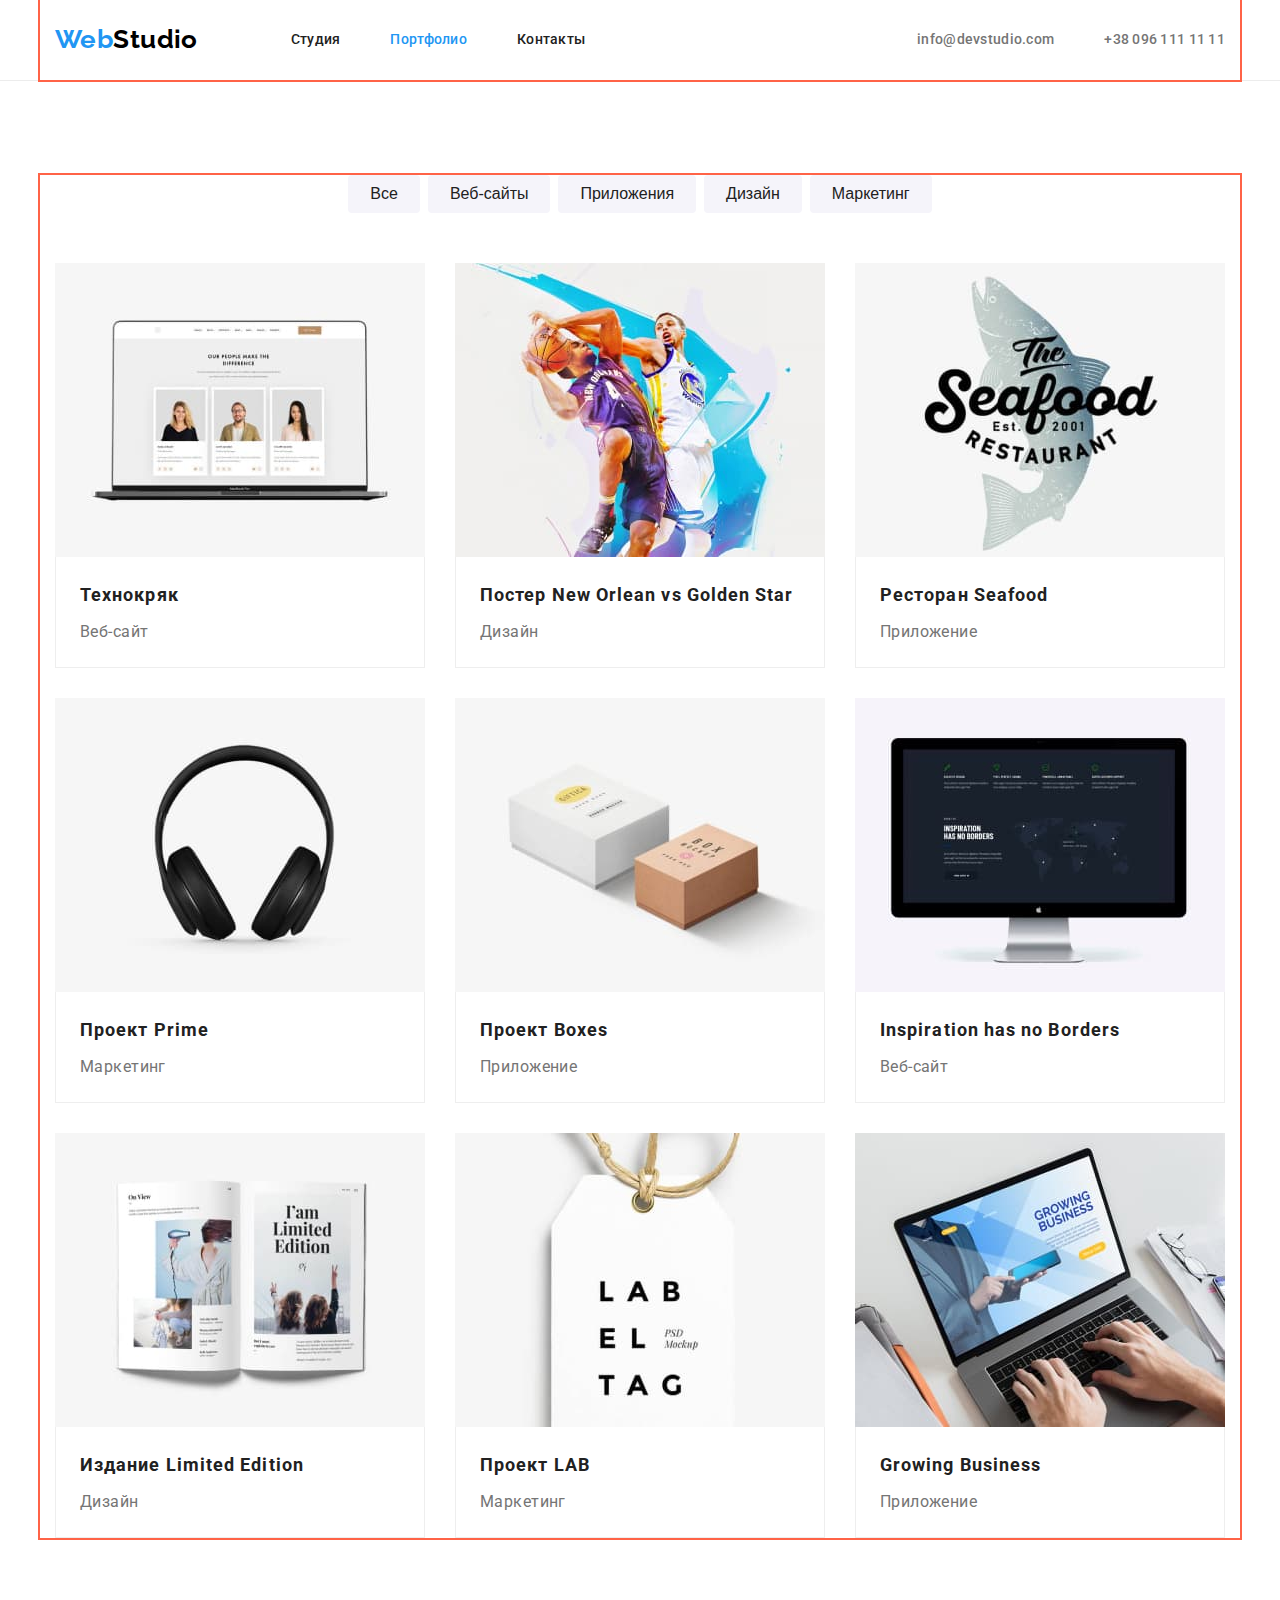
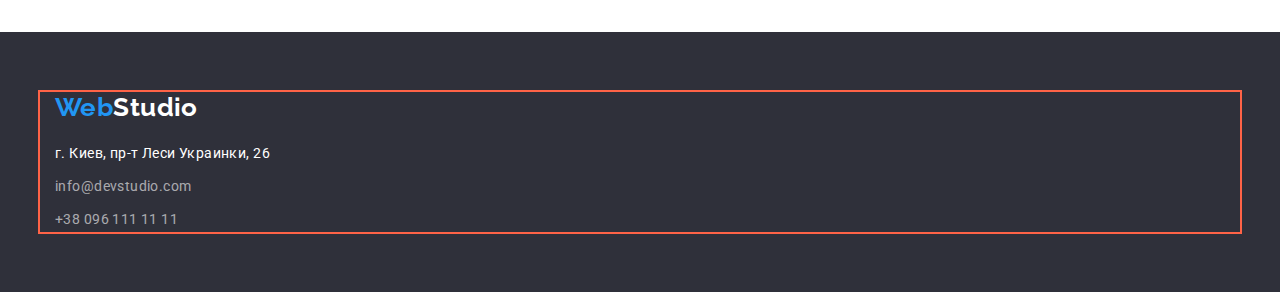
==== pages/portfolio.html @ de132e02 "Начало работы" ====
<!DOCTYPE html>
<html lang="ru">
  <head>
    <meta charset="UTF-8" />
    <meta http-equiv="X-UA-Compatible" content="IE=edge" />
    <meta name="viewport" content="width=device-width, initial-scale=1.0" />
    <title>Портфолио</title>
    <link rel="preconnect" href="https://fonts.gstatic.com" />
    <link
      href="https://fonts.googleapis.com/css2?family=Raleway:wght@700&family=Roboto:wght@400;500;700;900&display=swap"
      rel="stylesheet"
    />
    <link
      rel="stylesheet"
      href="https://cdnjs.cloudflare.com/ajax/libs/modern-normalize/1.0.0/modern-normalize.min.css"
      integrity="sha512-ISS7cAi1PEhQ8jnbJpJZMd29NlhNj4AWYyLOSp2CE/CsHxTCu+r+t0D2yoJudVrd0/8fTVPUVDzY5Tvli75u/g=="
      crossorigin="anonymous"
    />
    <link rel="stylesheet" href="../css/styles.css" />
  </head>
  <body>
    <!-- header -->
    <header class="header">
      <div class="container main-nav">
        <a href="../index.html" class="link logo">
          <span class="web">Web</span>
          Studio
        </a>
        <nav>
          <ul class="site-nav">
            <li class="nav-item">
              <a href="../index.html" class="link">Студия</a>
            </li>
            <li class="nav-item">
              <a class="link current" href=".portfolio.html">Портфолио</a>
            </li>
            <li class="nav-item">
              <a class="link" href="#">Контакты</a>
            </li>
          </ul>
        </nav>
        <ul class="header-contacts">
          <li class="contacts-item">
            <a class="link" href="mailto:info@devstudio.com">
              info@devstudio.com
            </a>
          </li>
          <li class="contacts-item">
            <a class="link" href="tel:+380961111111">+38 096 111 11 11</a>
          </li>
        </ul>
      </div>
    </header>
    <!-- main information -->
    <main class="main">
      <section class="section">
        <div class="container">
          <!-- filters -->
          <h2 class="visually-hidden">Фильтры</h2>
          <ul class="filters">
            <li class="filters-item">
              <button type="button" class="button-filters">Все</button>
            </li>
            <li class="filters-item">
              <button type="button" class="button-filters">Веб-сайты</button>
            </li>
            <li class="filters-item">
              <button type="button" class="button-filters">Приложения</button>
            </li>
            <li class="filters-item">
              <button type="button" class="button-filters">Дизайн</button>
            </li>
            <li class="filters-item">
              <button type="button" class="button-filters">Маркетинг</button>
            </li>
          </ul>
          <!-- portfolio -->
          <h1 class="visually-hidden">Портфолио</h1>
          <ul class="portfolio-card-set">
            <li class="portfolio-item">
              <article class="card">
                <a>
                  <img src="../images/portfolio/img-1.jpg" alt="" width="370" />
                  <div class="card-text">
                    <h3 class="card-title">Технокряк</h3>
                    <p class="card-description">Веб-сайт</p>
                  </div>
                </a>
              </article>
            </li>
            <li class="portfolio-item">
              <article class="card">
                <a>
                  <img src="../images/portfolio/img-2.jpg" alt="" width="370" />
                  <div class="card-text">
                    <h3 class="card-title">Постер New Orlean vs Golden Star</h3>
                    <p class="card-description">Дизайн</p>
                  </div>
                </a>
              </article>
            </li>
            <li class="portfolio-item">
              <article class="card">
                <a>
                  <img src="../images/portfolio/img-3.jpg" alt="" width="370" />
                  <div class="card-text">
                    <h3 class="card-title">Ресторан Seafood</h3>
                    <p class="card-description">Приложение</p>
                  </div>
                </a>
              </article>
            </li>
            <li class="portfolio-item">
              <article class="card">
                <a>
                  <img src="../images/portfolio/img-4.jpg" alt="" width="370" />
                  <div class="card-text">
                    <h3 class="card-title">Проект Prime</h3>
                    <p class="card-description">Маркетинг</p>
                  </div>
                </a>
              </article>
            </li>
            <li class="portfolio-item">
              <article class="card">
                <a>
                  <img src="../images/portfolio/img-5.jpg" alt="" width="370" />
                  <div class="card-text">
                    <h3 class="card-title">Проект Boxes</h3>
                    <p class="card-description">Приложение</p>
                  </div>
                </a>
              </article>
            </li>
            <li class="portfolio-item">
              <article class="card">
                <a>
                  <img src="../images/portfolio/img-6.jpg" alt="" width="370" />
                  <div class="card-text">
                    <h3 class="card-title">Inspiration has no Borders</h3>
                    <p class="card-description">Веб-сайт</p>
                  </div>
                </a>
              </article>
            </li>
            <li class="portfolio-item">
              <article class="card">
                <a>
                  <img src="../images/portfolio/img-7.jpg" alt="" width="370" />
                  <div class="card-text">
                    <h3 class="card-title">Издание Limited Edition</h3>
                    <p class="card-description">Дизайн</p>
                  </div>
                </a>
              </article>
            </li>
            <li class="portfolio-item">
              <article class="card">
                <a>
                  <img src="../images/portfolio/img-8.jpg" alt="" width="370" />
                  <div class="card-text">
                    <h3 class="card-title">Проект LAB</h3>
                    <p class="card-description">Маркетинг</p>
                  </div>
                </a>
              </article>
            </li>
            <li class="portfolio-item">
              <article class="card">
                <a>
                  <img src="../images/portfolio/img-9.jpg" alt="" width="370" />
                  <div class="card-text">
                    <h3 class="card-title">Growing Business</h3>
                    <p class="card-description">Приложение</p>
                  </div>
                </a>
              </article>
            </li>
          </ul>
        </div>
      </section>
    </main>
    <!-- footer -->
    <footer class="footer">
      <div class="container">
        <div class="footer-nav">
          <a href="../index.html" class="link logo-footer">
            <span class="web">Web</span>
            Studio
          </a>
          <address class="address">
            <ul>
              <li class="footer-item">
                <a
                  href="https://goo.gl/maps/2zq3J9i28ggTv73B9"
                  target="_blank"
                  rel="noopener noreferrer"
                  class="link white"
                >
                  г. Киев, пр-т Леси Украинки, 26
                </a>
              </li>
              <li class="footer-item">
                <a href="mailto:info@devstudio.com" class="link grey">
                  info@devstudio.com
                </a>
              </li>
              <li class="footer-item">
                <a href="tel:+380961111111" class="link grey">
                  +38 096 111 11 11
                </a>
              </li>
            </ul>
          </address>
        </div>
      </div>
    </footer>
  </body>
</html>
---- css/styles.css ----
/* цвет заголовков #212121
основной цвет текста #757575
весь голубой #2196F3
цвет адреса #FFFFFF
цвет контактов в футере rgba(255, 255, 255, 0.6); 
цвет фона футера и баннера #2F303A
цвет фона команды и кнопок-фильтров #F5F4FA*/

html {
  box-sizing: border-box;
}
*,
*::before,
*::after {
  box-sizing: inherit;
}
:root {
  --primary-text-color: #757575;
  --title-text-color: #212121;
  --accent-color: #2196f3;
  --first-bg-color: #ffffff;
  --second-bg-color: #f5f4fa;

  --main-font: 'Roboto', sans-serif;
  --logo-font: 'Raleway', sans-serif;

  --card-set-gap: 30px;
}
body {
  color: var(--primary-text-color);
  background-color: var(--first-bg-color);
  font-family: var(--main-font);
  letter-spacing: 0.03em;
  font-size: 14px;
  margin: 0;
}
ul {
  list-style: none;
  padding: 0;
  margin: 0;
}
h1,
h2,
h3,
h4,
h5,
h6,
p {
  padding: 0;
  margin: 0;
}
img {
  display: block;
  max-width: 100%;
  height: auto;
}

/* utilities*/

.section {
  padding-top: 94px;
  padding-bottom: 94px;
}
.container {
  width: 1200px;
  padding-left: 15px;
  padding-right: 15px;
  margin-left: auto;
  margin-right: auto;
  outline: 2px solid tomato;
}
.visually-hidden {
  position: absolute;
  width: 1px;
  height: 1px;
  margin: -1px;
  border: 0;
  padding: 0;

  white-space: nowrap;
  clip-path: inset(100%);
  clip: rect(0 0 0 0);
  overflow: hidden;
}
.link {
  text-decoration: none;
}
.title {
  color: var(--title-text-color);

  font-weight: 700;
  font-size: 36px;
  line-height: 1.16;
  text-align: center;
}

/* header */

.header {
  margin-right: auto;
  margin-left: auto;
  border-bottom: 1px solid #ececec;
}
.main-nav {
  display: flex;
  align-items: center;
}

/* logo */

.logo {
  color: #000000;
  padding-top: 24px;
  padding-bottom: 25px;
  margin-right: 93px;
}
.logo-footer {
  color: white;
}
.logo,
.logo-footer {
  display: flex;

  font-family: var(--logo-font);
  font-weight: 700;
  font-size: 26px;
  line-height: 1.19;
}

/* nav */

.site-nav,
.header-contacts {
  display: flex;
}
.nav-item:not(:last-child),
.contacts-item:not(:last-child) {
  margin-right: 50px;
}

.site-nav .link,
.header-contacts .link {
  display: block;
  padding-top: 32px;
  padding-bottom: 32px;

  font-weight: 500;
  line-height: 1.14;
  letter-spacing: 0.02em;
}
.site-nav .link {
  color: var(--title-text-color);
}
.header-contacts {
  margin-left: auto;
}
.header-contacts .link {
  color: var(--primary-text-color);
}
.site-nav .current,
.site-nav :hover,
.site-nav :focus,
.header-contacts :hover,
.header-contacts :focus,
.address :hover,
.address :focus,
.web {
  color: var(--accent-color);
}

/* body */

.main {
  margin-right: auto;
  margin-left: auto;
}
/* buttons */

.banner-button {
  display: inline-block;

  color: white;
  background-color: var(--accent-color);

  font-weight: 700;
  font-size: 16px;
  line-height: 1.87;
  letter-spacing: 0.06em;
  cursor: pointer;

  box-shadow: 0px 4px 4px rgba(0, 0, 0, 0.15);
  border-radius: 4px;

  padding: 10px 32px;
  margin-top: 30px;

  border: none;
}
.banner-button:hover,
.banner-button:focus {
  color: var(--accent-color);
  background-color: white;
}
.button-filters {
  color: var(--title-text-color);
  background-color: var(--second-bg-color);
  cursor: pointer;

  font-weight: 500;
  font-size: 16px;
  line-height: 1.62;
  text-align: center;

  padding: 6px 22px;
  border-radius: 4px;

  border: none;
}

.button-filters:hover,
.button-filters:focus {
  color: white;
  background-color: var(--accent-color);
  /* shadow-middle */
  box-shadow: 0px 3px 1px rgba(0, 0, 0, 0.1), 0px 1px 2px rgba(0, 0, 0, 0.08),
    0px 2px 2px rgba(0, 0, 0, 0.12);
}

/* banner */

.banner {
  background-color: #2f303a;
  color: white;
  text-align: center;
  padding-top: 200px;
  padding-bottom: 200px;
}
.banner > .container {
  max-width: 696px;
}
.banner-title {
  display: block;
  font-weight: 900;
  font-size: 44px;
  line-height: 1.36;
  letter-spacing: 0.06em;
  text-transform: uppercase;
}

/* features */

.features-list {
  display: flex;
}
.features-item {
  width: 270px;
}
.features-item:not(:last-child) {
  margin-right: 30px;
}
.features-title {
  color: var(--title-text-color);

  font-weight: 700;
  line-height: 1.14;
  text-transform: uppercase;
}
.features-description {
  line-height: 1.71;
  margin-top: 10px;
}

/* work */

.work {
  padding-top: 0px;
}
.work-list {
  display: flex;
  margin-top: 50px;
}
.work-item {
  width: 370px;
}
.work-item:not(:last-child) {
  margin-right: 30px;
}

/* team */

.team-section {
  margin-left: auto;
  margin-right: auto;
  background-color: var(--second-bg-color);
}
.team-list {
  display: flex;
  margin-top: 50px;
}
.team-item {
  width: 270px;
  box-shadow: 0px 1px 3px rgba(0, 0, 0, 0.12), 0px 1px 1px rgba(0, 0, 0, 0.14),
    0px 2px 1px rgba(0, 0, 0, 0.2);
  border-radius: 0px 0px 4px 4px;
  padding-bottom: 30px;
  text-align: center;
  background-color: var(--first-bg-color);
}
.team-item:not(:last-child) {
  margin-right: 30px;
}
.team-text {
  padding-right: 15px;
  padding-left: 15px;
  margin-top: 30px;
}
.team-title {
  color: var(--title-text-color);
  font-weight: 500;
}
.team-title,
.team-description {
  font-size: 16px;
  line-height: 1.18;
}
.team-description {
  margin-top: 10px;
}

/* portfolio */

/* filters */

.filters {
  display: flex;
  align-items: center;
  justify-content: center;
  margin-bottom: 50px;
}
.filters-item:not(:last-child) {
  margin-right: 8px;
}

/* cards */

.portfolio-card-set {
  display: flex;
  flex-wrap: wrap;
  margin-left: calc(-1 * var(--card-set-gap));
  margin-top: calc(-1 * var(--card-set-gap));
}
.portfolio-item {
  flex-basis: calc(100% / 3 - 30px);
  margin-left: var(--card-set-gap);
  margin-top: var(--card-set-gap);
}

.card-text {
  padding: 20px 24px;
  border-right: 1px solid #eeeeee;
  border-bottom: 1px solid #eeeeee;
  border-left: 1px solid #eeeeee;
}
.card-title {
  color: var(--title-text-color);
  font-weight: 700;
  font-size: 18px;
  line-height: 2;
  letter-spacing: 0.06em;
}
.card-description {
  font-size: 16px;
  line-height: 1.87;
  margin-top: 4px;
}

/* footer */

.footer {
  background-color: #2f303a;
  margin-right: auto;
  margin-left: auto;
  padding-top: 60px;
  padding-bottom: 60px;
}
.footer-nav {
  width: 270px;
}
.address {
  font-style: inherit;
  margin-top: 20px;
  line-height: 1.71;
}
.footer-item:not(:first-child) {
  margin-top: 9px;
}
.white {
  color: white;
}
.grey {
  color: rgba(255, 255, 255, 0.6);
}
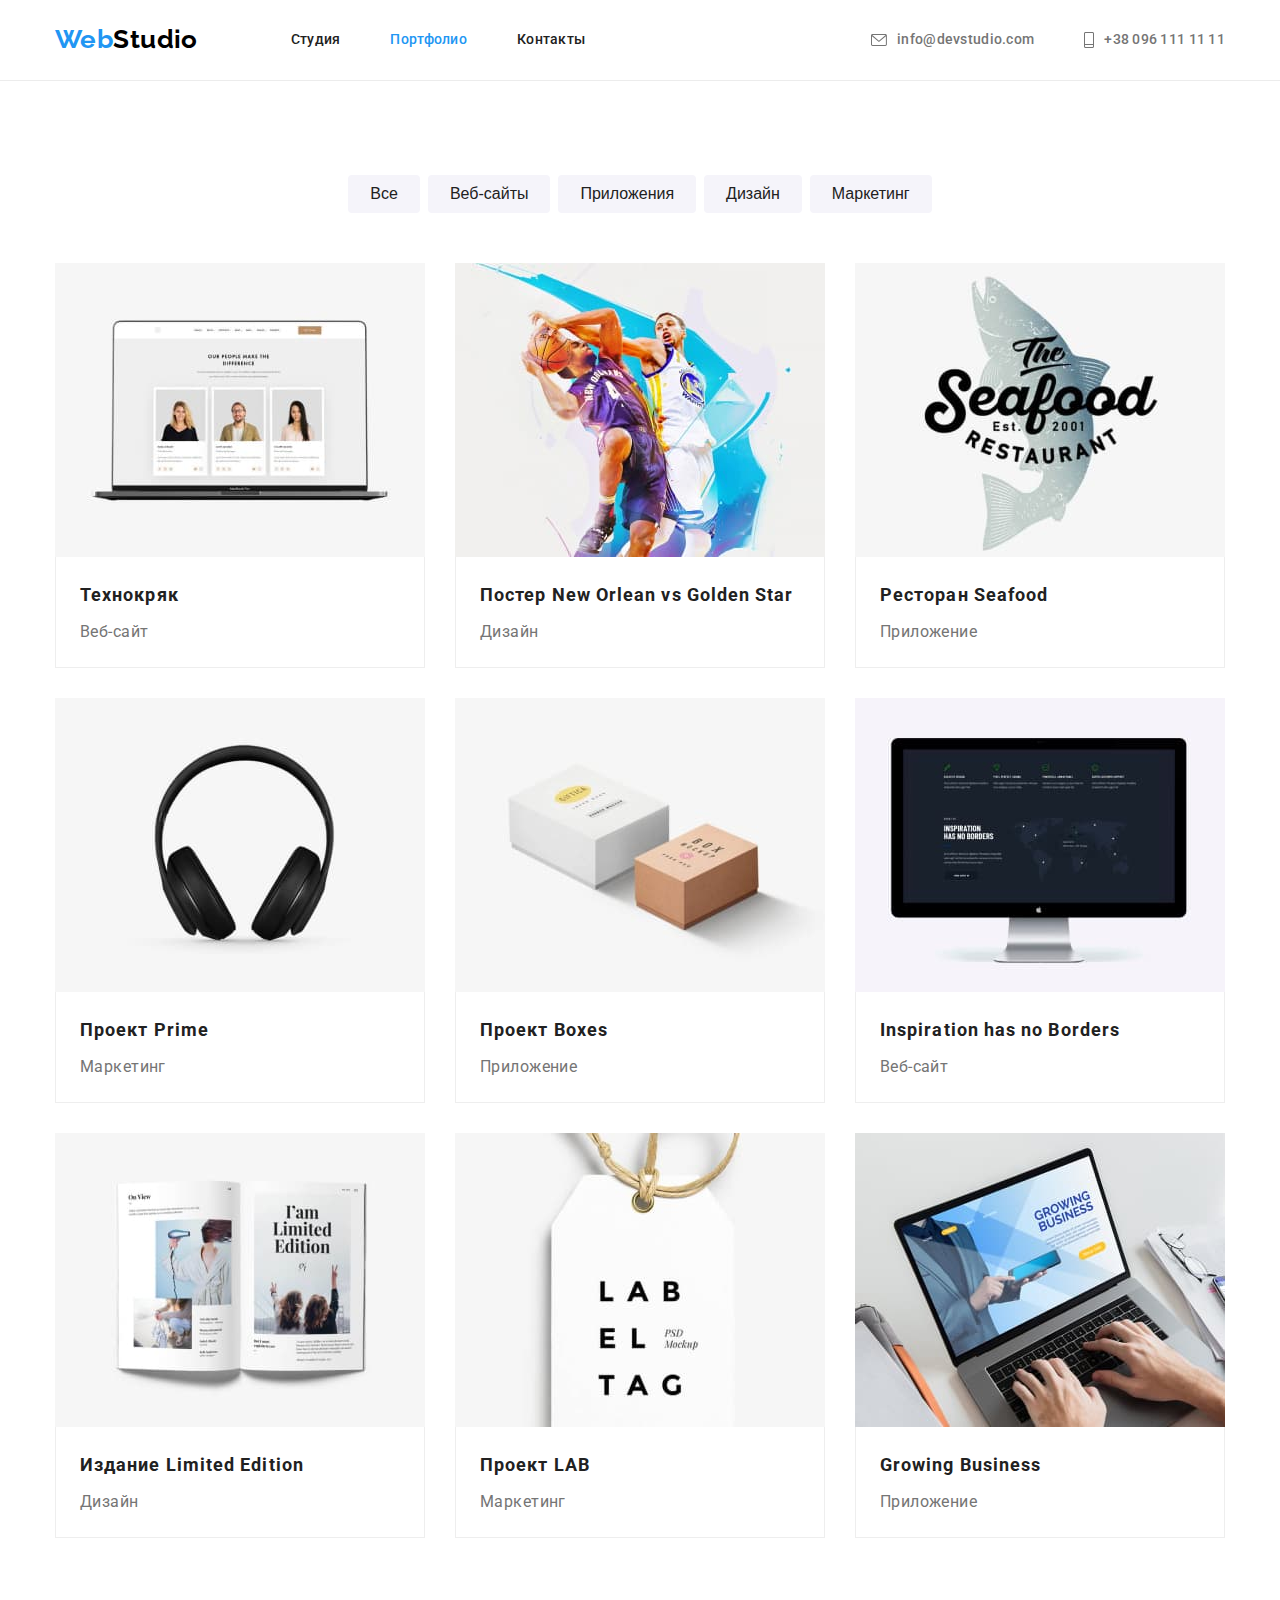
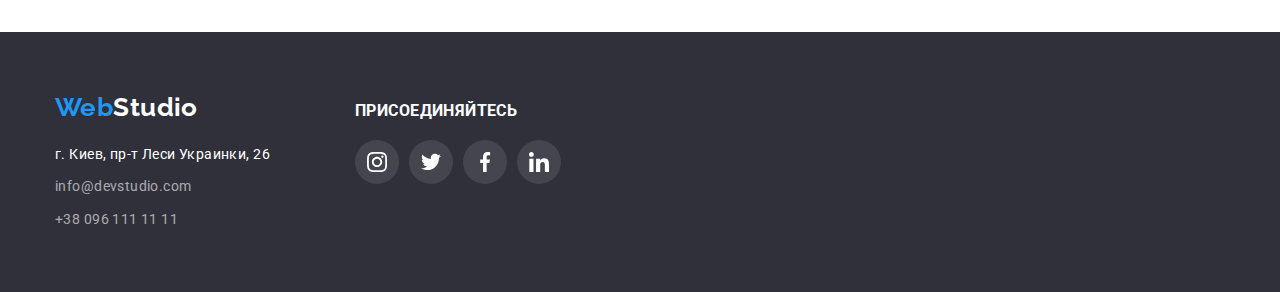
==== commit 5c79cd74: "Всё, акромя теней под карточками Портфолио" ====
--- a/pages/portfolio.html
+++ b/pages/portfolio.html
@@ -35,18 +35,26 @@
               <a class="link current" href=".portfolio.html">Портфолио</a>
             </li>
             <li class="nav-item">
-              <a class="link" href="#">Контакты</a>
+              <a class="link" href="#contacts">Контакты</a>
             </li>
           </ul>
         </nav>
         <ul class="header-contacts">
           <li class="contacts-item">
-            <a class="link" href="mailto:info@devstudio.com">
+            <a class="link contacts-link" href="mailto:info@devstudio.com">
+              <svg class="contacts-icon" width="16" height="12">
+                <use href="../images/icons.svg#icon-mail"></use>
+              </svg>
               info@devstudio.com
             </a>
           </li>
           <li class="contacts-item">
-            <a class="link" href="tel:+380961111111">+38 096 111 11 11</a>
+            <a class="link contacts-link" href="tel:+380961111111">
+              <svg class="contacts-icon" width="10" height="16">
+                <use href="../images/icons.svg#icon-tel"></use>
+              </svg>
+              +38 096 111 11 11
+            </a>
           </li>
         </ul>
       </div>
@@ -78,103 +86,85 @@
           <h1 class="visually-hidden">Портфолио</h1>
           <ul class="portfolio-card-set">
             <li class="portfolio-item">
-              <article class="card">
-                <a>
-                  <img src="../images/portfolio/img-1.jpg" alt="" width="370" />
-                  <div class="card-text">
-                    <h3 class="card-title">Технокряк</h3>
-                    <p class="card-description">Веб-сайт</p>
-                  </div>
-                </a>
-              </article>
-            </li>
-            <li class="portfolio-item">
-              <article class="card">
-                <a>
-                  <img src="../images/portfolio/img-2.jpg" alt="" width="370" />
-                  <div class="card-text">
-                    <h3 class="card-title">Постер New Orlean vs Golden Star</h3>
-                    <p class="card-description">Дизайн</p>
-                  </div>
-                </a>
-              </article>
-            </li>
-            <li class="portfolio-item">
-              <article class="card">
-                <a>
-                  <img src="../images/portfolio/img-3.jpg" alt="" width="370" />
-                  <div class="card-text">
-                    <h3 class="card-title">Ресторан Seafood</h3>
-                    <p class="card-description">Приложение</p>
-                  </div>
-                </a>
-              </article>
-            </li>
-            <li class="portfolio-item">
-              <article class="card">
-                <a>
-                  <img src="../images/portfolio/img-4.jpg" alt="" width="370" />
-                  <div class="card-text">
-                    <h3 class="card-title">Проект Prime</h3>
-                    <p class="card-description">Маркетинг</p>
-                  </div>
-                </a>
-              </article>
-            </li>
-            <li class="portfolio-item">
-              <article class="card">
-                <a>
-                  <img src="../images/portfolio/img-5.jpg" alt="" width="370" />
-                  <div class="card-text">
-                    <h3 class="card-title">Проект Boxes</h3>
-                    <p class="card-description">Приложение</p>
-                  </div>
-                </a>
-              </article>
-            </li>
-            <li class="portfolio-item">
-              <article class="card">
-                <a>
-                  <img src="../images/portfolio/img-6.jpg" alt="" width="370" />
-                  <div class="card-text">
-                    <h3 class="card-title">Inspiration has no Borders</h3>
-                    <p class="card-description">Веб-сайт</p>
-                  </div>
-                </a>
-              </article>
-            </li>
-            <li class="portfolio-item">
-              <article class="card">
-                <a>
-                  <img src="../images/portfolio/img-7.jpg" alt="" width="370" />
-                  <div class="card-text">
-                    <h3 class="card-title">Издание Limited Edition</h3>
-                    <p class="card-description">Дизайн</p>
-                  </div>
-                </a>
-              </article>
-            </li>
-            <li class="portfolio-item">
-              <article class="card">
-                <a>
-                  <img src="../images/portfolio/img-8.jpg" alt="" width="370" />
-                  <div class="card-text">
-                    <h3 class="card-title">Проект LAB</h3>
-                    <p class="card-description">Маркетинг</p>
-                  </div>
-                </a>
-              </article>
-            </li>
-            <li class="portfolio-item">
-              <article class="card">
-                <a>
-                  <img src="../images/portfolio/img-9.jpg" alt="" width="370" />
-                  <div class="card-text">
-                    <h3 class="card-title">Growing Business</h3>
-                    <p class="card-description">Приложение</p>
-                  </div>
-                </a>
-              </article>
+              <a class="card link" href="#">
+                <img src="../images/portfolio/img-1.jpg" alt="" width="370" />
+                <div class="card-text">
+                  <h3 class="card-title">Технокряк</h3>
+                  <p class="card-description">Веб-сайт</p>
+                </div>
+              </a>
+            </li>
+            <li class="portfolio-item">
+              <a class="card link" href="#">
+                <img src="../images/portfolio/img-2.jpg" alt="" width="370" />
+                <div class="card-text">
+                  <h3 class="card-title">Постер New Orlean vs Golden Star</h3>
+                  <p class="card-description">Дизайн</p>
+                </div>
+              </a>
+            </li>
+            <li class="portfolio-item">
+              <a class="card link" href="#">
+                <img src="../images/portfolio/img-3.jpg" alt="" width="370" />
+                <div class="card-text">
+                  <h3 class="card-title">Ресторан Seafood</h3>
+                  <p class="card-description">Приложение</p>
+                </div>
+              </a>
+            </li>
+            <li class="portfolio-item">
+              <a class="card link" href="#">
+                <img src="../images/portfolio/img-4.jpg" alt="" width="370" />
+                <div class="card-text">
+                  <h3 class="card-title">Проект Prime</h3>
+                  <p class="card-description">Маркетинг</p>
+                </div>
+              </a>
+            </li>
+            <li class="portfolio-item">
+              <a class="card link" href="#">
+                <img src="../images/portfolio/img-5.jpg" alt="" width="370" />
+                <div class="card-text">
+                  <h3 class="card-title">Проект Boxes</h3>
+                  <p class="card-description">Приложение</p>
+                </div>
+              </a>
+            </li>
+            <li class="portfolio-item">
+              <a class="card link" href="#">
+                <img src="../images/portfolio/img-6.jpg" alt="" width="370" />
+                <div class="card-text">
+                  <h3 class="card-title">Inspiration has no Borders</h3>
+                  <p class="card-description">Веб-сайт</p>
+                </div>
+              </a>
+            </li>
+            <li class="portfolio-item">
+              <a class="card link" href="#">
+                <img src="../images/portfolio/img-7.jpg" alt="" width="370" />
+                <div class="card-text">
+                  <h3 class="card-title">Издание Limited Edition</h3>
+                  <p class="card-description">Дизайн</p>
+                </div>
+              </a>
+            </li>
+            <li class="portfolio-item">
+              <a class="card link" href="#">
+                <img src="../images/portfolio/img-8.jpg" alt="" width="370" />
+                <div class="card-text">
+                  <h3 class="card-title">Проект LAB</h3>
+                  <p class="card-description">Маркетинг</p>
+                </div>
+              </a>
+            </li>
+            <li class="portfolio-item">
+              <a class="card link" href="#">
+                <img src="../images/portfolio/img-9.jpg" alt="" width="370" />
+                <div class="card-text">
+                  <h3 class="card-title">Growing Business</h3>
+                  <p class="card-description">Приложение</p>
+                </div>
+              </a>
             </li>
           </ul>
         </div>
@@ -183,7 +173,7 @@
     <!-- footer -->
     <footer class="footer">
       <div class="container">
-        <div class="footer-nav">
+        <div class="footer-nav" id="contacts">
           <a href="../index.html" class="link logo-footer">
             <span class="web">Web</span>
             Studio
@@ -213,6 +203,59 @@
             </ul>
           </address>
         </div>
+        <div class="footer-nav">
+          <h3 class="footer-title">присоединяйтесь</h3>
+          <ul class="footer-social">
+            <li class="footer-social-item">
+              <a
+                class="link footer-social-link"
+                href="https://www.instagram.com/"
+                target="_blank"
+                rel="noopener noreferrer"
+              >
+                <svg class="footer-social-icon" width="20" height="20">
+                  <use href="../images/icons.svg#icon-instagram"></use>
+                </svg>
+              </a>
+            </li>
+            <li class="footer-social-item">
+              <a
+                class="link footer-social-link"
+                href="https://twitter.com/"
+                target="_blank"
+                rel="noopener noreferrer"
+              >
+                <svg class="footer-social-icon" width="20" height="20">
+                  <use href="../images/icons.svg#icon-twitter"></use>
+                </svg>
+              </a>
+            </li>
+            <li class="footer-social-item">
+              <a
+                class="link footer-social-link"
+                href="https://facebook.com/"
+                target="_blank"
+                rel="noopener noreferrer"
+              >
+                <svg class="footer-social-icon" width="20" height="20">
+                  <use href="../images/icons.svg#icon-facebook"></use>
+                </svg>
+              </a>
+            </li>
+            <li class="footer-social-item">
+              <a
+                class="link footer-social-link"
+                href="https://linkedin.com/"
+                target="_blank"
+                rel="noopener noreferrer"
+              >
+                <svg class="footer-social-icon" width="20" height="20">
+                  <use href="../images/icons.svg#icon-linkedin"></use>
+                </svg>
+              </a>
+            </li>
+          </ul>
+        </div>
       </div>
     </footer>
   </body>
--- a/css/styles.css
+++ b/css/styles.css
@@ -25,6 +25,8 @@
   --logo-font: 'Raleway', sans-serif;
 
   --card-set-gap: 30px;
+
+  --icon-color: #afb1b8;
 }
 body {
   color: var(--primary-text-color);
@@ -67,7 +69,7 @@
   padding-right: 15px;
   margin-left: auto;
   margin-right: auto;
-  outline: 2px solid tomato;
+  /* outline: 2px solid tomato; */
 }
 .visually-hidden {
   position: absolute;
@@ -133,14 +135,16 @@
 .header-contacts {
   display: flex;
 }
+.header-contacts {
+  margin-left: auto;
+}
 .nav-item:not(:last-child),
 .contacts-item:not(:last-child) {
   margin-right: 50px;
 }
-
-.site-nav .link,
-.header-contacts .link {
-  display: block;
+.nav-item > .link,
+.contacts-link {
+  display: inline-flex;
   padding-top: 32px;
   padding-bottom: 32px;
 
@@ -148,24 +152,30 @@
   line-height: 1.14;
   letter-spacing: 0.02em;
 }
-.site-nav .link {
+.nav-item > .link {
   color: var(--title-text-color);
 }
-.header-contacts {
-  margin-left: auto;
-}
-.header-contacts .link {
+.contacts-link {
   color: var(--primary-text-color);
+  display: flex;
+  align-items: center;
 }
 .site-nav .current,
 .site-nav :hover,
 .site-nav :focus,
-.header-contacts :hover,
-.header-contacts :focus,
+.contacts-link:hover,
+.contacts-link:focus,
 .address :hover,
 .address :focus,
 .web {
   color: var(--accent-color);
+}
+
+/* nav-icons */
+
+.contacts-icon {
+  margin-right: 10px;
+  fill: currentColor;
 }
 
 /* body */
@@ -200,6 +210,7 @@
 .banner-button:focus {
   color: var(--accent-color);
   background-color: white;
+  border: none;
 }
 .button-filters {
   color: var(--title-text-color);
@@ -229,11 +240,22 @@
 /* banner */
 
 .banner {
-  background-color: #2f303a;
+  max-width: 1600px;
+  margin-right: auto;
+  margin-left: auto;
   color: white;
   text-align: center;
   padding-top: 200px;
   padding-bottom: 200px;
+  background-color: #2f303a;
+  background-image: linear-gradient(
+      to right,
+      rgba(47, 48, 58, 0.4),
+      rgba(47, 48, 58, 0.4)
+    ),
+    url('../images/banner/banner.jpg');
+  background-size: cover;
+  background-position: center;
 }
 .banner > .container {
   max-width: 696px;
@@ -258,9 +280,31 @@
 .features-item:not(:last-child) {
   margin-right: 30px;
 }
+.features-item::before {
+  display: block;
+  content: '';
+  height: 120px;
+  background-color: var(--second-bg-color);
+  background-repeat: no-repeat;
+  background-position: center;
+  background-size: 70px;
+}
+.features-item:nth-child(1)::before {
+  background-image: url('../images/svg/antenna.svg');
+}
+.features-item:nth-child(2)::before {
+  background-image: url('../images/svg/clock.svg');
+}
+.features-item:nth-child(3)::before {
+  background-image: url('../images/svg/diagram.svg');
+}
+.features-item:nth-child(4)::before {
+  background-image: url('../images/svg/astronaut.svg');
+}
 .features-title {
   color: var(--title-text-color);
 
+  margin-top: 30px;
   font-weight: 700;
   line-height: 1.14;
   text-transform: uppercase;
@@ -314,17 +358,76 @@
   padding-left: 15px;
   margin-top: 30px;
 }
-.team-title {
-  color: var(--title-text-color);
-  font-weight: 500;
-}
 .team-title,
 .team-description {
   font-size: 16px;
   line-height: 1.18;
 }
+.team-title {
+  color: var(--title-text-color);
+  font-weight: 500;
+}
 .team-description {
   margin-top: 10px;
+}
+.team-social {
+  display: inline-flex;
+  margin-top: 16px;
+}
+.team-social-item:not(:last-child) {
+  margin-right: 10px;
+}
+.team-social-link {
+  display: flex;
+  align-items: center;
+  justify-content: center;
+  border-radius: 50%;
+  width: 44px;
+  height: 44px;
+}
+.team-social-icon {
+  fill: var(--icon-color);
+}
+.team-social-link:hover,
+.team-social-link:focus {
+  background-color: var(--accent-color);
+}
+.team-social-link:hover .team-social-icon,
+.team-social-link:focus .team-social-icon {
+  fill: white;
+}
+
+/* our clients */
+
+.clients-list {
+  display: flex;
+  margin-top: 50px;
+  justify-content: center;
+}
+.clients-item:not(:last-child) {
+  margin-right: 30px;
+}
+.clients-link {
+  display: flex;
+  align-items: center;
+  justify-content: center;
+  border: 1px solid var(--icon-color);
+  width: 170px;
+  height: 92px;
+  border-radius: 4px;
+}
+.clients-icon {
+  fill: var(--icon-color);
+  width: 106px;
+  height: 60px;
+}
+.clients-link:hover,
+.clients-link:focus {
+  border: 1px solid var(--accent-color);
+}
+.clients-link:hover .clients-icon,
+.clients-link:focus .clients-icon {
+  fill: var(--accent-color);
 }
 
 /* portfolio */
@@ -372,6 +475,12 @@
   font-size: 16px;
   line-height: 1.87;
   margin-top: 4px;
+  color: var(--primary-text-color);
+}
+.card:hover,
+.card:focus {
+  box-shadow: 0px 1px 1px rgba(0, 0, 0, 0.12), 0px 4px 4px rgba(0, 0, 0, 0.06),
+    1px 4px 6px rgba(0, 0, 0, 0.16);
 }
 
 /* footer */
@@ -383,8 +492,15 @@
   padding-top: 60px;
   padding-bottom: 60px;
 }
+.footer > .container {
+  display: flex;
+  align-items: baseline;
+}
 .footer-nav {
   width: 270px;
+}
+.footer-nav:not(:last-child) {
+  margin-right: 30px;
 }
 .address {
   font-style: inherit;
@@ -400,3 +516,32 @@
 .grey {
   color: rgba(255, 255, 255, 0.6);
 }
+.footer-title {
+  font-weight: 700;
+  line-height: 1.14;
+  text-transform: uppercase;
+  color: white;
+}
+.footer-social {
+  display: inline-flex;
+  margin-top: 20px;
+}
+.footer-social-item:not(:last-child) {
+  margin-right: 10px;
+}
+.footer-social-link {
+  display: flex;
+  align-items: center;
+  justify-content: center;
+  background-color: rgba(255, 255, 255, 0.1);
+  border-radius: 50%;
+  width: 44px;
+  height: 44px;
+}
+.footer-social-icon {
+  fill: white;
+}
+.footer-social-link:hover,
+.footer-social-link:focus {
+  background-color: var(--accent-color);
+}
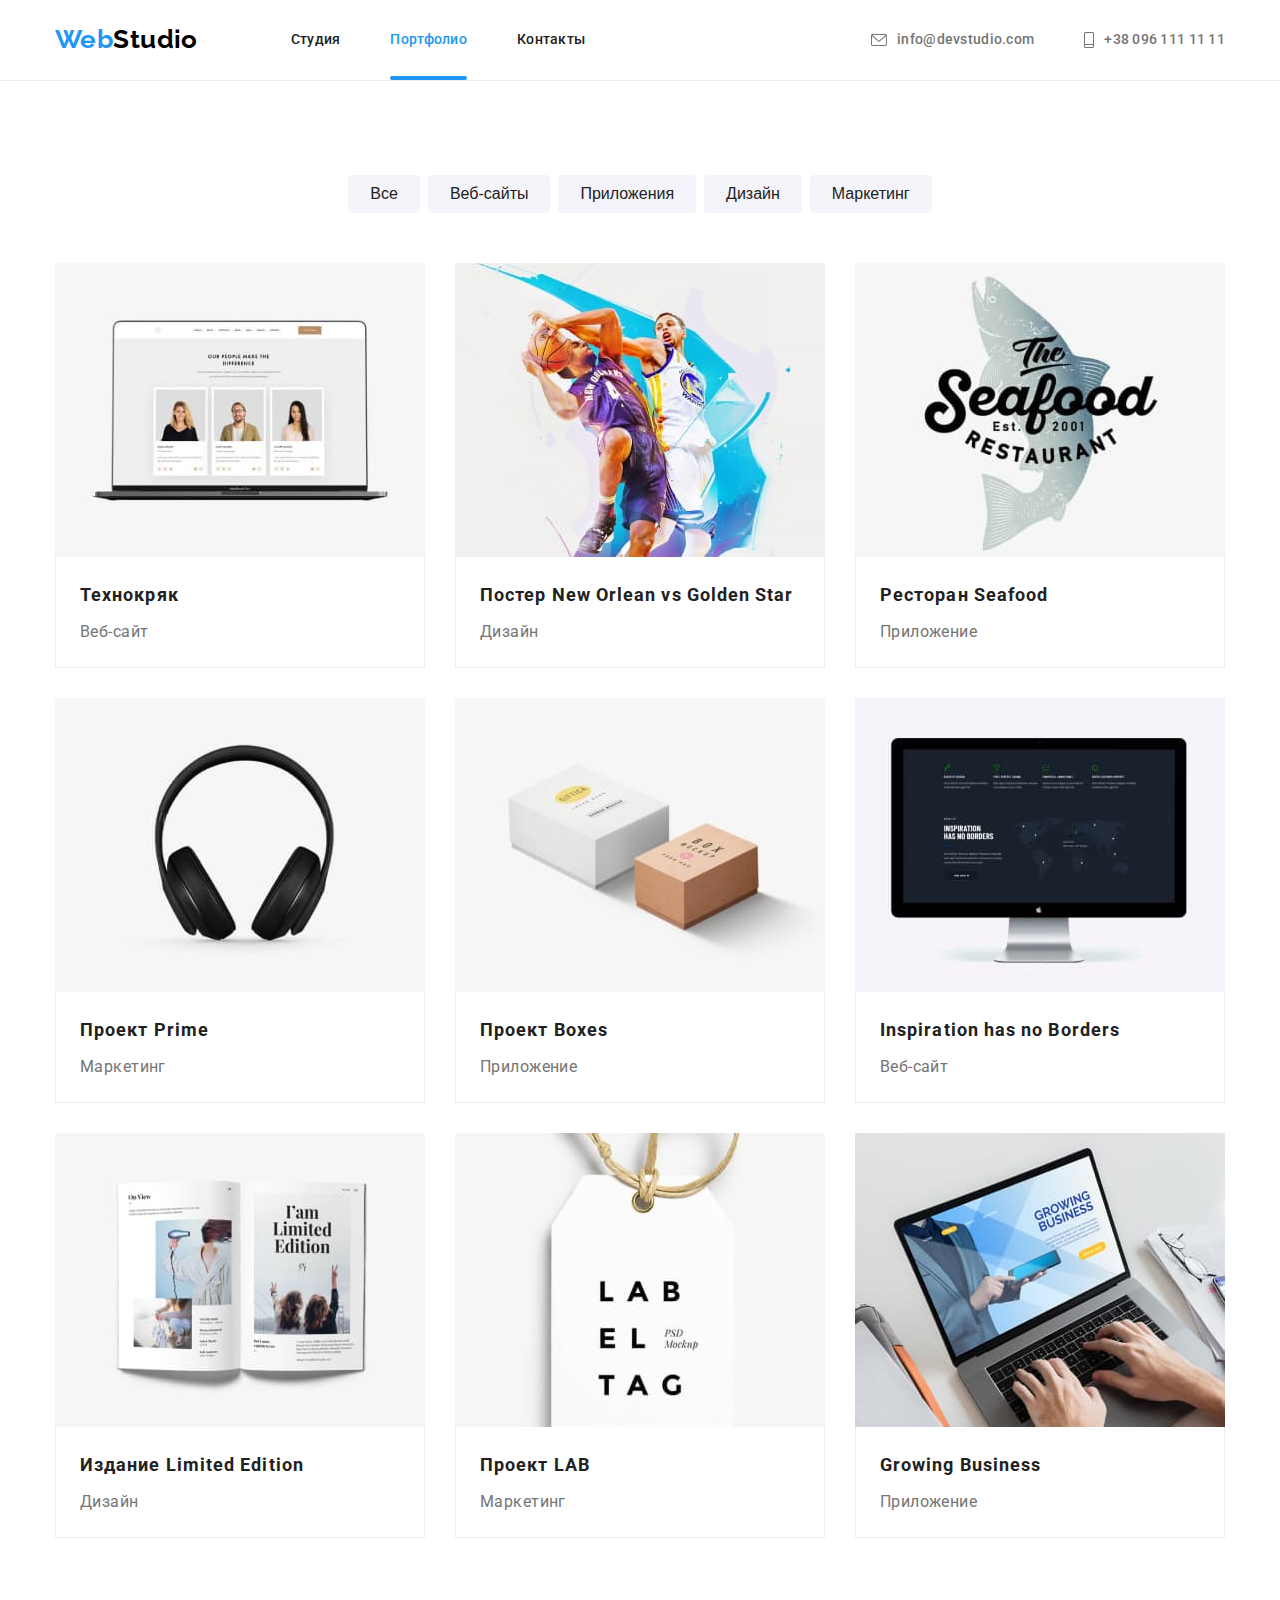
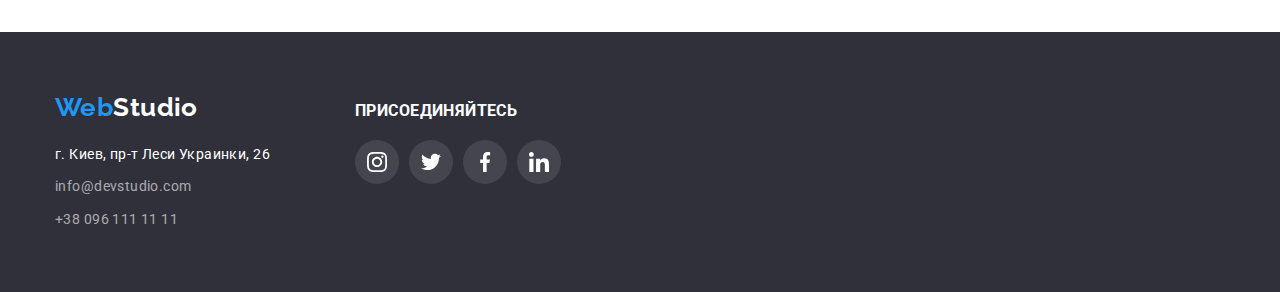
==== commit 4b58c3c8: "Исправила мелочи" ====
--- a/pages/portfolio.html
+++ b/pages/portfolio.html
@@ -87,82 +87,181 @@
           <ul class="portfolio-card-set">
             <li class="portfolio-item">
               <a class="card link" href="#">
-                <img src="../images/portfolio/img-1.jpg" alt="" width="370" />
+                <div class="card-img">
+                  <img
+                    src="../images/portfolio/img-1.jpg"
+                    alt="Монитор компьютера"
+                    width="370"
+                  />
+                  <div class="card-description">
+                    Технокряк это современная площадка распространения
+                    коронавируса. Компании используют эту платформу для
+                    цифрового шпионажа и атак на защищённые сервера конкурентов.
+                  </div>
+                </div>
                 <div class="card-text">
                   <h3 class="card-title">Технокряк</h3>
-                  <p class="card-description">Веб-сайт</p>
-                </div>
-              </a>
-            </li>
-            <li class="portfolio-item">
-              <a class="card link" href="#">
-                <img src="../images/portfolio/img-2.jpg" alt="" width="370" />
+                  <p class="card-type">Веб-сайт</p>
+                </div>
+              </a>
+            </li>
+            <li class="portfolio-item">
+              <a class="card link" href="#">
+                <div class="card-img">
+                  <img
+                    src="../images/portfolio/img-2.jpg"
+                    alt="Баскетболисты"
+                    width="370"
+                  />
+                  <div class="card-description">
+                    Технокряк это современная площадка распространения
+                    коронавируса. Компании используют эту платформу для
+                    цифрового шпионажа и атак на защищённые сервера конкурентов.
+                  </div>
+                </div>
                 <div class="card-text">
                   <h3 class="card-title">Постер New Orlean vs Golden Star</h3>
-                  <p class="card-description">Дизайн</p>
-                </div>
-              </a>
-            </li>
-            <li class="portfolio-item">
-              <a class="card link" href="#">
-                <img src="../images/portfolio/img-3.jpg" alt="" width="370" />
+                  <p class="card-type">Дизайн</p>
+                </div>
+              </a>
+            </li>
+            <li class="portfolio-item">
+              <a class="card link" href="#">
+                <div class="card-img">
+                  <img
+                    src="../images/portfolio/img-3.jpg"
+                    alt="Рыба"
+                    width="370"
+                  />
+                  <div class="card-description">
+                    Технокряк это современная площадка распространения
+                    коронавируса. Компании используют эту платформу для
+                    цифрового шпионажа и атак на защищённые сервера конкурентов.
+                  </div>
+                </div>
                 <div class="card-text">
                   <h3 class="card-title">Ресторан Seafood</h3>
-                  <p class="card-description">Приложение</p>
-                </div>
-              </a>
-            </li>
-            <li class="portfolio-item">
-              <a class="card link" href="#">
-                <img src="../images/portfolio/img-4.jpg" alt="" width="370" />
+                  <p class="card-type">Приложение</p>
+                </div>
+              </a>
+            </li>
+            <li class="portfolio-item">
+              <a class="card link" href="#">
+                <div class="card-img">
+                  <img
+                    src="../images/portfolio/img-4.jpg"
+                    alt="Наушники"
+                    width="370"
+                  />
+                  <div class="card-description">
+                    Технокряк это современная площадка распространения
+                    коронавируса. Компании используют эту платформу для
+                    цифрового шпионажа и атак на защищённые сервера конкурентов.
+                  </div>
+                </div>
                 <div class="card-text">
                   <h3 class="card-title">Проект Prime</h3>
-                  <p class="card-description">Маркетинг</p>
-                </div>
-              </a>
-            </li>
-            <li class="portfolio-item">
-              <a class="card link" href="#">
-                <img src="../images/portfolio/img-5.jpg" alt="" width="370" />
+                  <p class="card-type">Маркетинг</p>
+                </div>
+              </a>
+            </li>
+            <li class="portfolio-item">
+              <a class="card link" href="#">
+                <div class="card-img">
+                  <img
+                    src="../images/portfolio/img-5.jpg"
+                    alt="Коробки"
+                    width="370"
+                  />
+                  <div class="card-description">
+                    Технокряк это современная площадка распространения
+                    коронавируса. Компании используют эту платформу для
+                    цифрового шпионажа и атак на защищённые сервера конкурентов.
+                  </div>
+                </div>
                 <div class="card-text">
                   <h3 class="card-title">Проект Boxes</h3>
-                  <p class="card-description">Приложение</p>
-                </div>
-              </a>
-            </li>
-            <li class="portfolio-item">
-              <a class="card link" href="#">
-                <img src="../images/portfolio/img-6.jpg" alt="" width="370" />
+                  <p class="card-type">Приложение</p>
+                </div>
+              </a>
+            </li>
+            <li class="portfolio-item">
+              <a class="card link" href="#">
+                <div class="card-img">
+                  <img
+                    src="../images/portfolio/img-6.jpg"
+                    alt="Монитор"
+                    width="370"
+                  />
+                  <div class="card-description">
+                    Технокряк это современная площадка распространения
+                    коронавируса. Компании используют эту платформу для
+                    цифрового шпионажа и атак на защищённые сервера конкурентов.
+                  </div>
+                </div>
                 <div class="card-text">
                   <h3 class="card-title">Inspiration has no Borders</h3>
-                  <p class="card-description">Веб-сайт</p>
-                </div>
-              </a>
-            </li>
-            <li class="portfolio-item">
-              <a class="card link" href="#">
-                <img src="../images/portfolio/img-7.jpg" alt="" width="370" />
+                  <p class="card-type">Веб-сайт</p>
+                </div>
+              </a>
+            </li>
+            <li class="portfolio-item">
+              <a class="card link" href="#">
+                <div class="card-img">
+                  <img
+                    src="../images/portfolio/img-7.jpg"
+                    alt="Раскрытый журнал"
+                    width="370"
+                  />
+                  <div class="card-description">
+                    Технокряк это современная площадка распространения
+                    коронавируса. Компании используют эту платформу для
+                    цифрового шпионажа и атак на защищённые сервера конкурентов.
+                  </div>
+                </div>
                 <div class="card-text">
                   <h3 class="card-title">Издание Limited Edition</h3>
-                  <p class="card-description">Дизайн</p>
-                </div>
-              </a>
-            </li>
-            <li class="portfolio-item">
-              <a class="card link" href="#">
-                <img src="../images/portfolio/img-8.jpg" alt="" width="370" />
+                  <p class="card-type">Дизайн</p>
+                </div>
+              </a>
+            </li>
+            <li class="portfolio-item">
+              <a class="card link" href="#">
+                <div class="card-img">
+                  <img
+                    src="../images/portfolio/img-8.jpg"
+                    alt="Бирочка"
+                    width="370"
+                  />
+                  <div class="card-description">
+                    Технокряк это современная площадка распространения
+                    коронавируса. Компании используют эту платформу для
+                    цифрового шпионажа и атак на защищённые сервера конкурентов.
+                  </div>
+                </div>
                 <div class="card-text">
                   <h3 class="card-title">Проект LAB</h3>
-                  <p class="card-description">Маркетинг</p>
-                </div>
-              </a>
-            </li>
-            <li class="portfolio-item">
-              <a class="card link" href="#">
-                <img src="../images/portfolio/img-9.jpg" alt="" width="370" />
+                  <p class="card-type">Маркетинг</p>
+                </div>
+              </a>
+            </li>
+            <li class="portfolio-item">
+              <a class="card link" href="#">
+                <div class="card-img">
+                  <img
+                    src="../images/portfolio/img-9.jpg"
+                    alt="Пользователь печатает на клавиатуре ноутбука"
+                    width="370"
+                  />
+                  <div class="card-description">
+                    Технокряк это современная площадка распространения
+                    коронавируса. Компании используют эту платформу для
+                    цифрового шпионажа и атак на защищённые сервера конкурентов.
+                  </div>
+                </div>
                 <div class="card-text">
                   <h3 class="card-title">Growing Business</h3>
-                  <p class="card-description">Приложение</p>
+                  <p class="card-type">Приложение</p>
                 </div>
               </a>
             </li>
--- a/css/styles.css
+++ b/css/styles.css
@@ -1,19 +1,3 @@
-/* цвет заголовков #212121
-основной цвет текста #757575
-весь голубой #2196F3
-цвет адреса #FFFFFF
-цвет контактов в футере rgba(255, 255, 255, 0.6); 
-цвет фона футера и баннера #2F303A
-цвет фона команды и кнопок-фильтров #F5F4FA*/
-
-html {
-  box-sizing: border-box;
-}
-*,
-*::before,
-*::after {
-  box-sizing: inherit;
-}
 :root {
   --primary-text-color: #757575;
   --title-text-color: #212121;
@@ -27,6 +11,14 @@
   --card-set-gap: 30px;
 
   --icon-color: #afb1b8;
+}
+html {
+  box-sizing: border-box;
+}
+*,
+*::before,
+*::after {
+  box-sizing: inherit;
 }
 body {
   color: var(--primary-text-color);
@@ -145,20 +137,19 @@
 .nav-item > .link,
 .contacts-link {
   display: inline-flex;
+  align-items: center;
   padding-top: 32px;
   padding-bottom: 32px;
 
   font-weight: 500;
   line-height: 1.14;
   letter-spacing: 0.02em;
-}
-.nav-item > .link {
+
   color: var(--title-text-color);
 }
+
 .contacts-link {
   color: var(--primary-text-color);
-  display: flex;
-  align-items: center;
 }
 .site-nav .current,
 .site-nav :hover,
@@ -170,7 +161,19 @@
 .web {
   color: var(--accent-color);
 }
-
+.current {
+  position: relative;
+}
+.current::after {
+  position: absolute;
+  content: '';
+  width: 100%;
+  height: 4px;
+  background-color: var(--accent-color);
+  border-radius: 2px;
+  left: 0;
+  bottom: 0;
+}
 /* nav-icons */
 
 .contacts-icon {
@@ -304,6 +307,7 @@
 .features-title {
   color: var(--title-text-color);
 
+  font-size: 14px;
   margin-top: 30px;
   font-weight: 700;
   line-height: 1.14;
@@ -374,6 +378,10 @@
   display: inline-flex;
   margin-top: 16px;
 }
+.team-social-item {
+  width: 44px;
+  height: 44px;
+}
 .team-social-item:not(:last-child) {
   margin-right: 10px;
 }
@@ -382,19 +390,17 @@
   align-items: center;
   justify-content: center;
   border-radius: 50%;
-  width: 44px;
-  height: 44px;
-}
-.team-social-icon {
-  fill: var(--icon-color);
+  width: 100%;
+  height: 100%;
+  color: var(--icon-color);
 }
 .team-social-link:hover,
 .team-social-link:focus {
   background-color: var(--accent-color);
-}
-.team-social-link:hover .team-social-icon,
-.team-social-link:focus .team-social-icon {
-  fill: white;
+  color: white;
+}
+.team-social-icon {
+  fill: currentColor;
 }
 
 /* our clients */
@@ -404,6 +410,10 @@
   margin-top: 50px;
   justify-content: center;
 }
+.clients-item {
+  width: 170px;
+  height: 92px;
+}
 .clients-item:not(:last-child) {
   margin-right: 30px;
 }
@@ -412,22 +422,18 @@
   align-items: center;
   justify-content: center;
   border: 1px solid var(--icon-color);
-  width: 170px;
-  height: 92px;
   border-radius: 4px;
-}
-.clients-icon {
-  fill: var(--icon-color);
-  width: 106px;
-  height: 60px;
+  width: 100%;
+  height: 100%;
+  color: var(--icon-color);
 }
 .clients-link:hover,
 .clients-link:focus {
   border: 1px solid var(--accent-color);
-}
-.clients-link:hover .clients-icon,
-.clients-link:focus .clients-icon {
-  fill: var(--accent-color);
+  color: var(--accent-color);
+}
+.clients-icon {
+  fill: currentColor;
 }
 
 /* portfolio */
@@ -457,7 +463,9 @@
   margin-left: var(--card-set-gap);
   margin-top: var(--card-set-gap);
 }
-
+.card {
+  display: block;
+}
 .card-text {
   padding: 20px 24px;
   border-right: 1px solid #eeeeee;
@@ -471,7 +479,7 @@
   line-height: 2;
   letter-spacing: 0.06em;
 }
-.card-description {
+.card-type {
   font-size: 16px;
   line-height: 1.87;
   margin-top: 4px;
@@ -481,6 +489,28 @@
 .card:focus {
   box-shadow: 0px 1px 1px rgba(0, 0, 0, 0.12), 0px 4px 4px rgba(0, 0, 0, 0.06),
     1px 4px 6px rgba(0, 0, 0, 0.16);
+}
+.card-img {
+  position: relative;
+  display: flex;
+  align-items: center;
+}
+.card-description {
+  position: absolute;
+
+  width: 100%;
+  height: 100%;
+  padding-left: 24px;
+  padding-right: 24px;
+  font-size: 18px;
+  line-height: 1.56;
+  color: white;
+  background-color: rgba(33, 150, 243, 0.9);
+  opacity: 0;
+}
+.card:hover .card-description,
+.card:focus .card-description {
+  opacity: 1;
 }
 
 /* footer */
@@ -526,6 +556,10 @@
   display: inline-flex;
   margin-top: 20px;
 }
+.footer-social-item {
+  width: 44px;
+  height: 44px;
+}
 .footer-social-item:not(:last-child) {
   margin-right: 10px;
 }
@@ -535,13 +569,50 @@
   justify-content: center;
   background-color: rgba(255, 255, 255, 0.1);
   border-radius: 50%;
-  width: 44px;
-  height: 44px;
-}
-.footer-social-icon {
-  fill: white;
+  width: 100%;
+  height: 100%;
 }
 .footer-social-link:hover,
 .footer-social-link:focus {
   background-color: var(--accent-color);
 }
+.footer-social-icon {
+  fill: white;
+}
+.backdrop {
+  position: fixed;
+  top: 0;
+  left: 0;
+  width: 100%;
+  height: 100%;
+
+  background-color: rgba(0, 0, 0, 0.2);
+}
+.backdrop.is-hidden {
+  opacity: 0;
+  pointer-events: none;
+}
+.modal {
+  position: absolute;
+  top: 50%;
+  left: 50%;
+  transform: translate(-50%, -50%);
+
+  width: 528px;
+  height: 581px;
+
+  background-color: var(--first-bg-color);
+  box-shadow: 0px 1px 3px rgba(0, 0, 0, 0.12), 0px 1px 1px rgba(0, 0, 0, 0.14),
+    0px 2px 1px rgba(0, 0, 0, 0.2);
+  border-radius: 4px;
+}
+.modal-btn {
+  display: flex;
+  justify-content: center;
+  align-items: center;
+  width: 30px;
+  height: 30px;
+  background-color: var(--first-bg-color);
+  border: 1px solid rgba(0, 0, 0, 0.1);
+  border-radius: 50%;
+}
